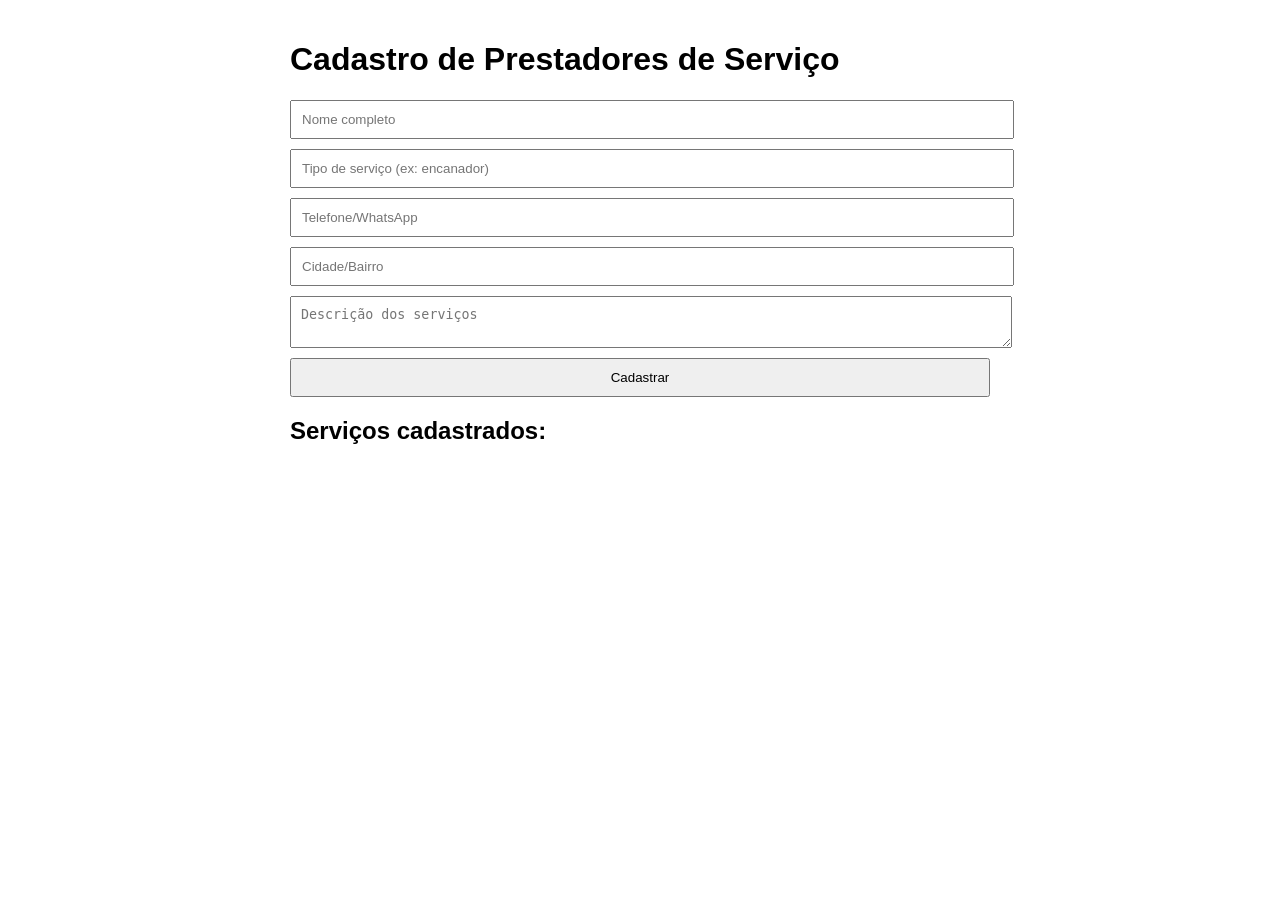
==== index.html @ fa8e3507 "first commit" ====
<!DOCTYPE html>
<html lang="pt-BR">

<head>
    <meta charset="UTF-8" />
    <meta name="viewport" content="width=device-width, initial-scale=1.0" />
    <title>Divulga Serviços</title>
    <style>
        body {
            font-family: Arial;
            max-width: 700px;
            margin: auto;
            padding: 20px;
        }

        input,
        textarea,
        button {
            display: block;
            width: 100%;
            margin-top: 10px;
            padding: 10px;
        }

        #lista-servicos div {
            border: 1px solid #ccc;
            padding: 10px;
            margin-top: 10px;
        }
    </style>
</head>

<body>
    <h1>Cadastro de Prestadores de Serviço</h1>
    <form id="formulario">
        <input name="nome" placeholder="Nome completo" required />
        <input name="servico" placeholder="Tipo de serviço (ex: encanador)" required />
        <input name="telefone" placeholder="Telefone/WhatsApp" required />
        <input name="cidade" placeholder="Cidade/Bairro" required />
        <textarea name="descricao" placeholder="Descrição dos serviços" required></textarea>
        <button type="submit">Cadastrar</button>
    </form>

    <h2>Serviços cadastrados:</h2>
    <div id="lista-servicos"></div>

    <script>
        const form = document.getElementById("formulario");

        form.addEventListener("submit", async (e) => {
            e.preventDefault();
            const data = {
                nome: form.nome.value,
                servico: form.servico.value,
                telefone: form.telefone.value,
                cidade: form.cidade.value,
                descricao: form.descricao.value
            };

            await fetch("https://api.sheetbest.com/sheets/980dd929-d016-460b-9a49-0346f7b3d726", {
                method: "POST",
                headers: { "Content-Type": "application/json" },
                body: JSON.stringify(data)
            });

            alert("Serviço cadastrado!");
            form.reset();
            window.location.reload();
        });

        fetch("https://api.sheetbest.com/sheets/980dd929-d016-460b-9a49-0346f7b3d726")
            .then(res => res.json())
            .then(data => {
                const lista = document.getElementById("lista-servicos");
                data.reverse().forEach(item => {
                    lista.innerHTML += `
            <div>
              <strong>${item.nome}</strong> - ${item.servico}<br>
              📞 ${item.telefone} - 📍 ${item.cidade}<br>
              📝 ${item.descricao}
            </div>`;
                });
            });
    </script>
</body>

</html>
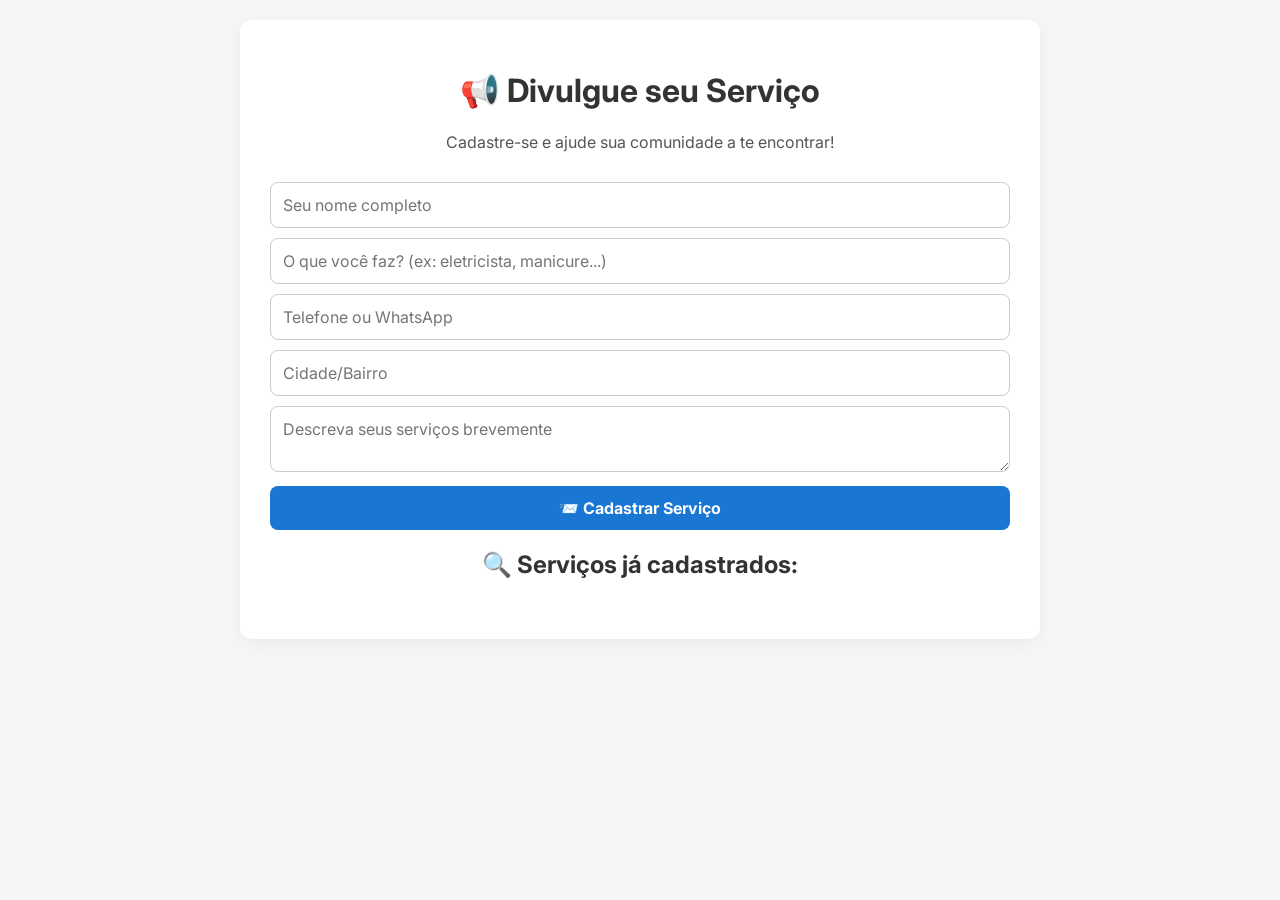
==== commit 3156b7e6: "Melhoria no layout da página" ====
--- a/index.html
+++ b/index.html
@@ -5,44 +5,114 @@
     <meta charset="UTF-8" />
     <meta name="viewport" content="width=device-width, initial-scale=1.0" />
     <title>Divulga Serviços</title>
+    <link href="https://fonts.googleapis.com/css2?family=Inter:wght@400;600&display=swap" rel="stylesheet">
     <style>
+        * {
+            box-sizing: border-box;
+            font-family: 'Inter', sans-serif;
+        }
+
         body {
-            font-family: Arial;
-            max-width: 700px;
+            background-color: #f4f6f8;
+            margin: 0;
+            padding: 20px;
+        }
+
+        .container {
+            max-width: 800px;
             margin: auto;
-            padding: 20px;
+            background-color: #fff;
+            padding: 30px;
+            border-radius: 12px;
+            box-shadow: 0 4px 20px rgba(0, 0, 0, 0.05);
+        }
+
+        h1,
+        h2 {
+            text-align: center;
+            color: #333;
+        }
+
+        form {
+            margin-top: 20px;
         }
 
         input,
         textarea,
         button {
-            display: block;
             width: 100%;
+            padding: 12px;
             margin-top: 10px;
-            padding: 10px;
+            border-radius: 8px;
+            border: 1px solid #ccc;
+            font-size: 16px;
         }
 
-        #lista-servicos div {
-            border: 1px solid #ccc;
-            padding: 10px;
-            margin-top: 10px;
+        button {
+            background-color: #1976d2;
+            color: #fff;
+            border: none;
+            font-weight: bold;
+            cursor: pointer;
+            transition: background-color 0.3s ease;
+        }
+
+        button:hover {
+            background-color: #1565c0;
+        }
+
+        #lista-servicos {
+            margin-top: 30px;
+        }
+
+        .card {
+            background-color: #e3f2fd;
+            border-left: 5px solid #1976d2;
+            padding: 15px;
+            margin-bottom: 15px;
+            border-radius: 8px;
+        }
+
+        .card strong {
+            font-size: 18px;
+            color: #0d47a1;
+        }
+
+        .card small {
+            color: #555;
+        }
+
+        @media (max-width: 600px) {
+            .container {
+                padding: 20px;
+            }
+
+            input,
+            textarea,
+            button {
+                font-size: 14px;
+            }
         }
     </style>
 </head>
 
 <body>
-    <h1>Cadastro de Prestadores de Serviço</h1>
-    <form id="formulario">
-        <input name="nome" placeholder="Nome completo" required />
-        <input name="servico" placeholder="Tipo de serviço (ex: encanador)" required />
-        <input name="telefone" placeholder="Telefone/WhatsApp" required />
-        <input name="cidade" placeholder="Cidade/Bairro" required />
-        <textarea name="descricao" placeholder="Descrição dos serviços" required></textarea>
-        <button type="submit">Cadastrar</button>
-    </form>
+    <div class="container">
+        <h1>📢 Divulgue seu Serviço</h1>
+        <p style="text-align: center; color: #555;">Cadastre-se e ajude sua comunidade a te encontrar!</p>
 
-    <h2>Serviços cadastrados:</h2>
-    <div id="lista-servicos"></div>
+        <form id="formulario">
+            <input name="nome" placeholder="Seu nome completo" required />
+            <input name="servico" placeholder="O que você faz? (ex: eletricista, manicure...)" required />
+            <input name="telefone" placeholder="Telefone ou WhatsApp" required />
+            <input name="cidade" placeholder="Cidade/Bairro" required />
+            <textarea name="descricao" placeholder="Descreva seus serviços brevemente" required></textarea>
+            <button type="submit">📨 Cadastrar Serviço</button>
+        </form>
+
+        <h2>🔍 Serviços já cadastrados:</h2>
+        <div id="lista-servicos"></div>
+    </div>
 
     <script>
         const form = document.getElementById("formulario");
@@ -63,7 +133,7 @@
                 body: JSON.stringify(data)
             });
 
-            alert("Serviço cadastrado!");
+            alert("Serviço cadastrado com sucesso!");
             form.reset();
             window.location.reload();
         });
@@ -74,11 +144,13 @@
                 const lista = document.getElementById("lista-servicos");
                 data.reverse().forEach(item => {
                     lista.innerHTML += `
-            <div>
-              <strong>${item.nome}</strong> - ${item.servico}<br>
-              📞 ${item.telefone} - 📍 ${item.cidade}<br>
-              📝 ${item.descricao}
-            </div>`;
+            <div class="card">
+              <strong>${item.nome}</strong> – ${item.servico}<br/>
+              📍 <small>${item.cidade}</small><br/>
+              📞 ${item.telefone}<br/>
+              📝 <em>${item.descricao}</em>
+            </div>
+          `;
                 });
             });
     </script>
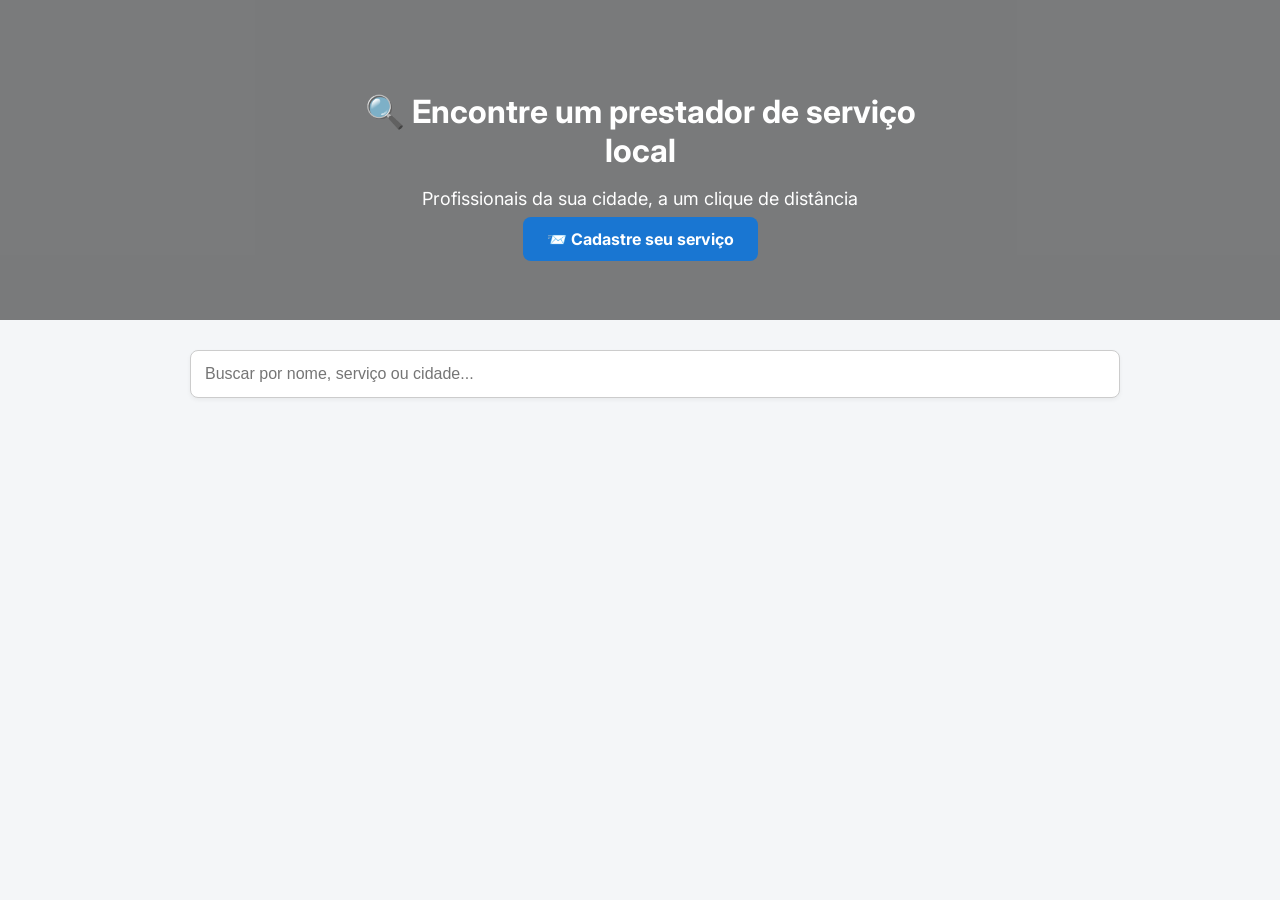
==== commit 41cf2531: "Adicionando página principal ao site" ====
--- a/index.html
+++ b/index.html
@@ -4,155 +4,64 @@
 <head>
     <meta charset="UTF-8" />
     <meta name="viewport" content="width=device-width, initial-scale=1.0" />
-    <title>Divulga Serviços</title>
+    <title>Encontre Serviços Locais</title>
+    <link rel="stylesheet" href="estilo.css">
     <link href="https://fonts.googleapis.com/css2?family=Inter:wght@400;600&display=swap" rel="stylesheet">
-    <style>
-        * {
-            box-sizing: border-box;
-            font-family: 'Inter', sans-serif;
-        }
-
-        body {
-            background-color: #f4f6f8;
-            margin: 0;
-            padding: 20px;
-        }
-
-        .container {
-            max-width: 800px;
-            margin: auto;
-            background-color: #fff;
-            padding: 30px;
-            border-radius: 12px;
-            box-shadow: 0 4px 20px rgba(0, 0, 0, 0.05);
-        }
-
-        h1,
-        h2 {
-            text-align: center;
-            color: #333;
-        }
-
-        form {
-            margin-top: 20px;
-        }
-
-        input,
-        textarea,
-        button {
-            width: 100%;
-            padding: 12px;
-            margin-top: 10px;
-            border-radius: 8px;
-            border: 1px solid #ccc;
-            font-size: 16px;
-        }
-
-        button {
-            background-color: #1976d2;
-            color: #fff;
-            border: none;
-            font-weight: bold;
-            cursor: pointer;
-            transition: background-color 0.3s ease;
-        }
-
-        button:hover {
-            background-color: #1565c0;
-        }
-
-        #lista-servicos {
-            margin-top: 30px;
-        }
-
-        .card {
-            background-color: #e3f2fd;
-            border-left: 5px solid #1976d2;
-            padding: 15px;
-            margin-bottom: 15px;
-            border-radius: 8px;
-        }
-
-        .card strong {
-            font-size: 18px;
-            color: #0d47a1;
-        }
-
-        .card small {
-            color: #555;
-        }
-
-        @media (max-width: 600px) {
-            .container {
-                padding: 20px;
-            }
-
-            input,
-            textarea,
-            button {
-                font-size: 14px;
-            }
-        }
-    </style>
 </head>
 
 <body>
-    <div class="container">
-        <h1>📢 Divulgue seu Serviço</h1>
-        <p style="text-align: center; color: #555;">Cadastre-se e ajude sua comunidade a te encontrar!</p>
+    <header class="hero">
+        <div class="overlay"></div>
+        <div class="hero-content">
+            <h1>🔍 Encontre um prestador de serviço local</h1>
+            <p>Profissionais da sua cidade, a um clique de distância</p>
+            <a href="cadastro.html" class="botao-secundario">📨 Cadastre seu serviço</a>
+        </div>
+    </header>
 
-        <form id="formulario">
-            <input name="nome" placeholder="Seu nome completo" required />
-            <input name="servico" placeholder="O que você faz? (ex: eletricista, manicure...)" required />
-            <input name="telefone" placeholder="Telefone ou WhatsApp" required />
-            <input name="cidade" placeholder="Cidade/Bairro" required />
-            <textarea name="descricao" placeholder="Descreva seus serviços brevemente" required></textarea>
-            <button type="submit">📨 Cadastrar Serviço</button>
-        </form>
-
-        <h2>🔍 Serviços já cadastrados:</h2>
-        <div id="lista-servicos"></div>
-    </div>
+    <main class="container">
+        <input type="text" id="busca" placeholder="Buscar por nome, serviço ou cidade..." />
+        <div id="lista-servicos" class="lista"></div>
+    </main>
 
     <script>
-        const form = document.getElementById("formulario");
-
-        form.addEventListener("submit", async (e) => {
-            e.preventDefault();
-            const data = {
-                nome: form.nome.value,
-                servico: form.servico.value,
-                telefone: form.telefone.value,
-                cidade: form.cidade.value,
-                descricao: form.descricao.value
-            };
-
-            await fetch("https://api.sheetbest.com/sheets/980dd929-d016-460b-9a49-0346f7b3d726", {
-                method: "POST",
-                headers: { "Content-Type": "application/json" },
-                body: JSON.stringify(data)
-            });
-
-            alert("Serviço cadastrado com sucesso!");
-            form.reset();
-            window.location.reload();
-        });
+        const lista = document.getElementById("lista-servicos");
+        const busca = document.getElementById("busca");
+        let dados = [];
 
         fetch("https://api.sheetbest.com/sheets/980dd929-d016-460b-9a49-0346f7b3d726")
             .then(res => res.json())
             .then(data => {
-                const lista = document.getElementById("lista-servicos");
-                data.reverse().forEach(item => {
-                    lista.innerHTML += `
-            <div class="card">
-              <strong>${item.nome}</strong> – ${item.servico}<br/>
-              📍 <small>${item.cidade}</small><br/>
-              📞 ${item.telefone}<br/>
-              📝 <em>${item.descricao}</em>
+                dados = data.reverse();
+                renderizarLista(dados);
+            });
+
+        busca.addEventListener("input", () => {
+            const termo = busca.value.toLowerCase();
+            const filtrado = dados.filter(item =>
+                item.nome.toLowerCase().includes(termo) ||
+                item.servico.toLowerCase().includes(termo) ||
+                item.cidade.toLowerCase().includes(termo)
+            );
+            renderizarLista(filtrado);
+        });
+
+        function renderizarLista(listaDados) {
+            lista.innerHTML = "";
+            listaDados.forEach(item => {
+                lista.innerHTML += `
+          <div class="card">
+            <div class="card-body">
+              <h3>👤 ${item.nome}</h3>
+              <p><strong>Serviço:</strong> ${item.servico}</p>
+              <p><strong>Local:</strong> ${item.cidade}</p>
+              <p><strong>Contato:</strong> ${item.telefone}</p>
+              <p><em>${item.descricao}</em></p>
             </div>
-          `;
-                });
+          </div>
+        `;
             });
+        }
     </script>
 </body>
 
--- a/estilo.css
+++ b/estilo.css
@@ -0,0 +1,94 @@
+body {
+    margin: 0;
+    font-family: 'Inter', sans-serif;
+    background-color: #f4f6f8;
+    color: #333;
+}
+
+.hero {
+    background-image: url('https://images.unsplash.com/photo-1521791136064-7986c2920216?ixlib=rb-4.0.3&auto=format&fit=crop&w=1500&q=80');
+    background-size: cover;
+    background-position: center;
+    height: 320px;
+    position: relative;
+    display: flex;
+    align-items: center;
+    justify-content: center;
+    color: #fff;
+    text-align: center;
+}
+
+.hero .overlay {
+    position: absolute;
+    top: 0;
+    left: 0;
+    width: 100%;
+    height: 100%;
+    background: rgba(0, 0, 0, 0.5);
+    z-index: 1;
+}
+
+.hero-content {
+    position: relative;
+    z-index: 2;
+    max-width: 600px;
+    padding: 20px;
+}
+
+.hero h1 {
+    font-size: 32px;
+    margin-bottom: 10px;
+}
+
+.hero p {
+    font-size: 18px;
+    margin-bottom: 20px;
+}
+
+.botao-secundario {
+    background-color: #1976d2;
+    padding: 12px 24px;
+    color: #fff;
+    border-radius: 8px;
+    text-decoration: none;
+    font-weight: bold;
+    transition: background 0.3s ease;
+}
+
+.botao-secundario:hover {
+    background-color: #1565c0;
+}
+
+.container {
+    max-width: 900px;
+    margin: auto;
+    padding: 30px;
+}
+
+input[type="text"] {
+    width: 100%;
+    padding: 14px;
+    font-size: 16px;
+    border-radius: 8px;
+    border: 1px solid #ccc;
+    margin-bottom: 30px;
+    box-shadow: 0 2px 4px rgba(0, 0, 0, 0.05);
+}
+
+.card {
+    background-color: #ffffff;
+    border-radius: 10px;
+    padding: 20px;
+    margin-bottom: 15px;
+    box-shadow: 0 2px 10px rgba(0, 0, 0, 0.05);
+    transition: transform 0.2s ease;
+}
+
+.card:hover {
+    transform: scale(1.01);
+}
+
+.card h3 {
+    margin-top: 0;
+    color: #1976d2;
+}
